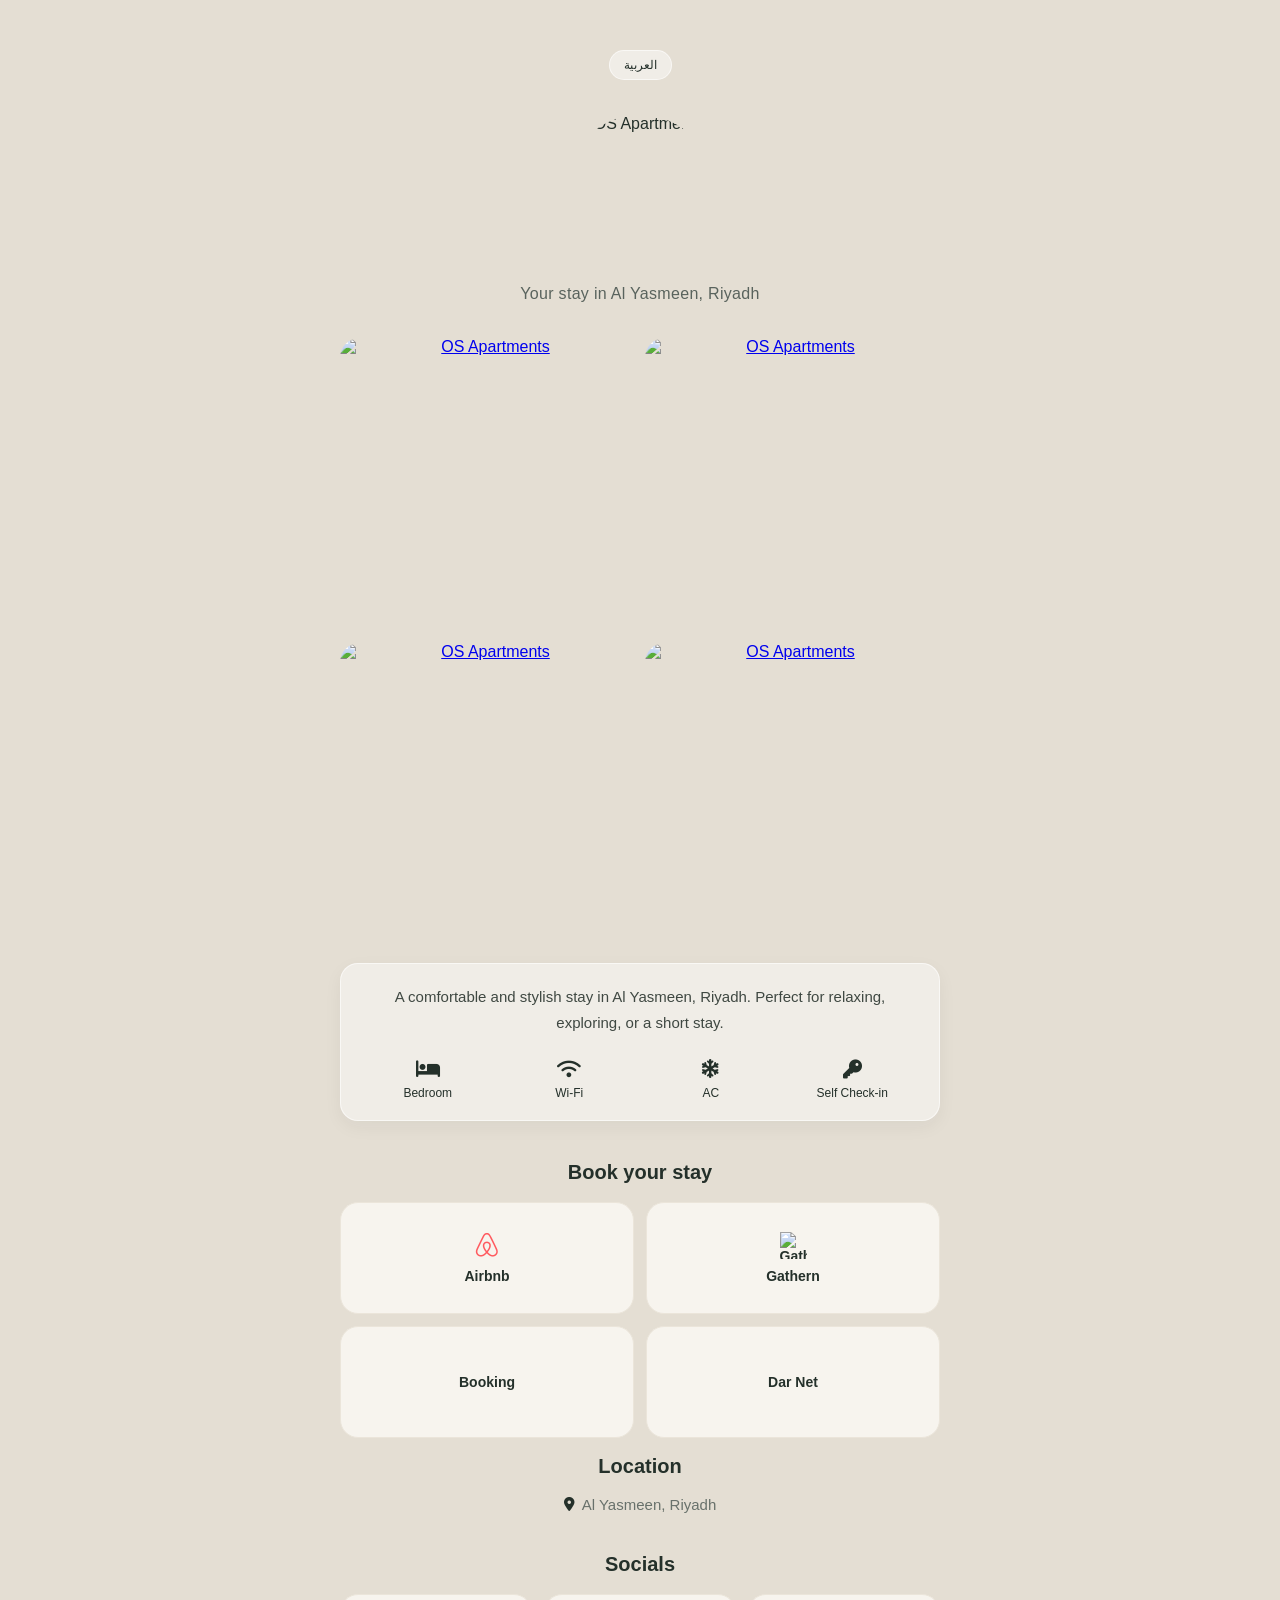
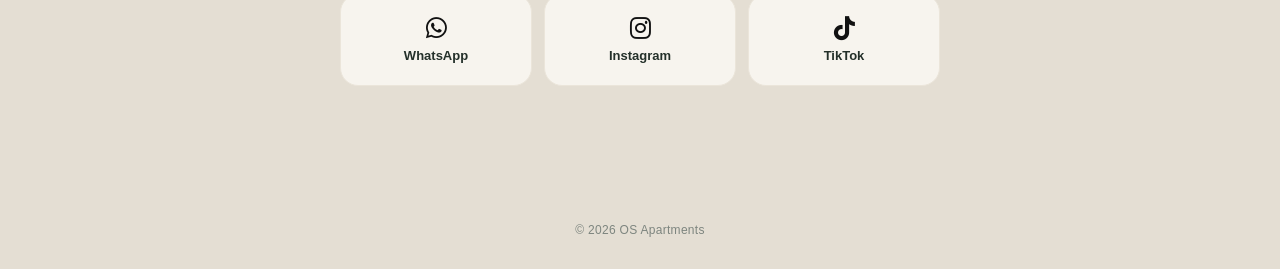
==== index.html @ 15fa14e0 "Add files via upload" ====
<!DOCTYPE html>
<html lang="en">

<head>

    <meta charset="UTF-8">

    <meta name="viewport" content="width=device-width, initial-scale=1.0">

    <title>OS Apartments</title>

    <link rel="stylesheet" href="style.css">

    <link rel="stylesheet"
          href="https://cdnjs.cloudflare.com/ajax/libs/font-awesome/6.7.2/css/all.min.css">

</head>


<body>

    <main>


        <!-- =========================
             LANGUAGE SWITCHER
        ========================== -->

        <div class="language-switcher">

            <button id="language-toggle"
                    type="button"
                    aria-label="Switch to Arabic">

                العربية

            </button>

        </div>



        <!-- =========================
             HERO
        ========================== -->

        <section class="hero">

            <div class="logo">

                <img src="images/OS-Apartments-logo.jpeg"
                     alt="OS Apartments">

            </div>

            <p id="subtitle"
               data-en="Your stay in Al Yasmeen, Riyadh"
               data-ar="إقامتك في حي الياسمين، الرياض">

                Your stay in Al Yasmeen, Riyadh

            </p>

        </section>



        <!-- =========================
             PHOTO GALLERY
        ========================== -->

        <section class="photo-gallery">

            <a href="images/Apartment4.jpeg"
               class="main-photo">

                <img src="images/Apartment4.jpeg"
                     alt="OS Apartments">

            </a>


            <a href="images/Apartment5.jpeg"
               class="small-photo">

                <img src="images/Apartment5.jpeg"
                     alt="OS Apartments">

            </a>


            <a href="images/Apartment6.jpeg"
               class="small-photo">

                <img src="images/Apartment6.jpeg"
                     alt="OS Apartments">

            </a>


            <a href="images/Apartment7.jpeg"
               class="small-photo">

                <img src="images/Apartment7.jpeg"
                     alt="OS Apartments">

            </a>

        </section>



        <!-- =========================
             ABOUT
        ========================== -->

        <section class="about">

            <p id="about-text"
               data-en="A comfortable and stylish stay in Al Yasmeen, Riyadh. Perfect for relaxing, exploring, or a short stay."
               data-ar="إقامة مريحة وأنيقة في حي الياسمين، الرياض. مثالية للاسترخاء، والاستكشاف، أو للإقامات القصيرة.">

                A comfortable and stylish stay in Al Yasmeen, Riyadh.
                Perfect for relaxing, exploring, or a short stay.

            </p>


            <div class="features">

                <div class="feature">

                    <i class="fa-solid fa-bed"></i>

                    <span data-en="Bedroom"
                          data-ar="غرفة نوم">

                        Bedroom

                    </span>

                </div>


                <div class="feature">

                    <i class="fa-solid fa-wifi"></i>

                    <span data-en="Wi-Fi"
                          data-ar="واي فاي">

                        Wi-Fi

                    </span>

                </div>


                <div class="feature">

                    <i class="fa-solid fa-snowflake"></i>

                    <span data-en="AC"
                          data-ar="تكييف">

                        AC

                    </span>

                </div>


                <div class="feature">

                    <i class="fa-solid fa-key"></i>

                    <span data-en="Self Check-in"
                          data-ar="تسجيل دخول ذاتي">

                        Self Check-in

                    </span>

                </div>

            </div>

        </section>



        <!-- =========================
             BOOKING
        ========================== -->

        <section class="booking">

            <h2 id="booking-title"
                data-en="Book your stay"
                data-ar="احجز إقامتك">

                Book your stay

            </h2>


            <div class="booking-grid">


                <!-- Airbnb -->

                <a href="https://www.airbnb.com/rooms/1782602124868257286"
                   class="booking-card"
                   target="_blank"
                   rel="noopener noreferrer">

                    <i class="fa-brands fa-airbnb"></i>

                    <span>Airbnb</span>

                </a>



                <!-- Gathern -->

                <a href="https://gathern.co/link/view?id=277015"
                   class="booking-card"
                   target="_blank"
                   rel="noopener noreferrer">

                    <img src="images/logo-mini.svg"
                         alt="Gathern">

                    <span>Gathern</span>

                </a>



                <!-- Booking -->

                <a href="#"
                   class="booking-card">

                    <span>Booking</span>

                </a>



                <!-- Dar Net -->

                <a href="#"
                   class="booking-card">

                    <span>Dar Net</span>

                </a>


            </div>

        </section>



        <!-- =========================
             LOCATION
        ========================== -->

        <section class="location">

            <h2 id="location-title"
                data-en="Location"
                data-ar="الموقع">

                Location

            </h2>


            <p>

                <i class="fa-solid fa-location-dot"></i>

                <span id="location-text"
                      data-en="Al Yasmeen, Riyadh"
                      data-ar="حي الياسمين، الرياض">

                    Al Yasmeen, Riyadh

                </span>

            </p>

        </section>



        <!-- =========================
             SOCIALS
        ========================== -->

        <section class="socials">

            <h2 id="socials-title"
                data-en="Socials"
                data-ar="تابعنا">

                Socials

            </h2>


            <div class="social-grid">


                <!-- WhatsApp -->

                <a href="https://wa.me/966550657223"
                   class="social-card"
                   target="_blank"
                   rel="noopener noreferrer">

                    <i class="fa-brands fa-whatsapp"></i>

                    <span>WhatsApp</span>

                </a>



                <!-- Instagram -->

                <a href="https://www.instagram.com/os.apartments"
                   class="social-card"
                   target="_blank"
                   rel="noopener noreferrer">

                    <i class="fa-brands fa-instagram"></i>

                    <span>Instagram</span>

                </a>



                <!-- TikTok -->

                <a href="https://www.tiktok.com/@os.apartment"
                   class="social-card"
                   target="_blank"
                   rel="noopener noreferrer">

                    <i class="fa-brands fa-tiktok"></i>

                    <span>TikTok</span>

                </a>


            </div>

        </section>


    </main>



    <!-- =========================
         FOOTER
    ========================== -->

    <footer>

        <p>© 2026 OS Apartments</p>

    </footer>



    <!-- =========================
         LIGHTBOX
    ========================== -->

    <div id="lightbox"
         class="lightbox">


        <span class="close-lightbox">

            &times;

        </span>


        <button class="lightbox-arrow left-arrow">

            ‹

        </button>


        <img id="lightbox-image"
             src=""
             alt="OS Apartments">


        <button class="lightbox-arrow right-arrow">

            ›

        </button>


    </div>



    <!-- =========================
         JAVASCRIPT
    ========================== -->

    <script>


        /* =========================
           LANGUAGE SWITCHER
        ========================== */

        const languageToggle =
            document.getElementById("language-toggle");


        let isArabic = false;


        function setLanguage(arabic) {

            isArabic = arabic;


            document.documentElement.lang =
                arabic ? "ar" : "en";


            document.documentElement.dir =
                arabic ? "rtl" : "ltr";


            document
                .querySelectorAll("[data-en][data-ar]")
                .forEach(function(element) {

                    element.textContent =
                        arabic
                            ? element.dataset.ar
                            : element.dataset.en;

                });


            languageToggle.textContent =
                arabic ? "EN" : "العربية";


            languageToggle.setAttribute(
                "aria-label",
                arabic
                    ? "Switch to English"
                    : "التبديل إلى الإنجليزية"
            );

        }


        languageToggle.addEventListener(
            "click",
            function() {

                setLanguage(!isArabic);

            }
        );



        /* =========================
           GALLERY LIGHTBOX
        ========================== */

        const galleryImages =
            document.querySelectorAll(".main-photo, .small-photo");


        const lightbox =
            document.getElementById("lightbox");


        const lightboxImage =
            document.getElementById("lightbox-image");


        const closeLightbox =
            document.querySelector(".close-lightbox");


        const leftArrow =
            document.querySelector(".left-arrow");


        const rightArrow =
            document.querySelector(".right-arrow");


        let currentImage = 0;


        let touchStartX = 0;


        let touchEndX = 0;



        function showImage(index) {

            currentImage = index;

            lightboxImage.src =
                galleryImages[currentImage].href;

        }



        galleryImages.forEach(function(image, index) {

            image.addEventListener(
                "click",
                function(event) {

                    event.preventDefault();

                    lightbox.style.display = "flex";

                    showImage(index);

                }
            );

        });



        closeLightbox.addEventListener(
            "click",
            function() {

                lightbox.style.display = "none";

            }
        );



        leftArrow.addEventListener(
            "click",
            function(event) {

                event.stopPropagation();

                currentImage--;


                if (currentImage < 0) {

                    currentImage =
                        galleryImages.length - 1;

                }


                showImage(currentImage);

            }
        );



        rightArrow.addEventListener(
            "click",
            function(event) {

                event.stopPropagation();

                currentImage++;


                if (
                    currentImage >=
                    galleryImages.length
                ) {

                    currentImage = 0;

                }


                showImage(currentImage);

            }
        );



        lightbox.addEventListener(
            "click",
            function(event) {

                if (event.target === lightbox) {

                    lightbox.style.display = "none";

                }

            }
        );



        document.addEventListener(
            "keydown",
            function(event) {


                if (event.key === "Escape") {

                    lightbox.style.display = "none";

                }


                if (event.key === "ArrowLeft") {

                    leftArrow.click();

                }


                if (event.key === "ArrowRight") {

                    rightArrow.click();

                }

            }
        );



        lightbox.addEventListener(
            "touchstart",
            function(event) {

                touchStartX =
                    event.changedTouches[0].screenX;

            }
        );



        lightbox.addEventListener(
            "touchend",
            function(event) {

                touchEndX =
                    event.changedTouches[0].screenX;


                const swipeDistance =
                    touchEndX - touchStartX;


                if (swipeDistance > 50) {

                    leftArrow.click();

                }


                if (swipeDistance < -50) {

                    rightArrow.click();

                }

            }
        );


    </script>


</body>

</html>
---- style.css ----
/* =========================
   GENERAL
========================= */

body {
    margin: 0;
    font-family: Arial, Tahoma, sans-serif;
    background-color: #e4ded3;
    color: #24302a;
}

main {
    max-width: 600px;
    margin: 0 auto;
    padding: 50px 20px;
    text-align: center;
}


/* =========================
   LANGUAGE SWITCHER
========================= */

.language-switcher {
    display: flex;
    justify-content: center;
    margin-bottom: 15px;
}

.language-switcher button {
    background-color: rgba(255, 255, 255, 0.45);

    border: 1px solid rgba(255, 255, 255, 0.6);

    color: #24302a;

    border-radius: 999px;

    padding: 7px 14px;

    font-size: 12px;

    font-family: inherit;

    cursor: pointer;

    transition: transform 0.2s ease, box-shadow 0.2s ease;
}

.language-switcher button:hover {
    transform: translateY(-1px);

    box-shadow: 0 5px 12px rgba(36, 48, 42, 0.08);
}


/* =========================
   HERO
========================= */

.hero {
    padding-top: 20px;
}

.logo {
    width: 150px;
    height: 150px;
    margin: 0 auto 20px;
    overflow: hidden;
    border-radius: 50%;
}

.logo img {
    width: 100%;
    height: 100%;
    object-fit: contain;
    display: block;
}

.hero p {
    margin: 0;

    color: #59635d;
    font-size: 16px;
    letter-spacing: 0.3px;
}


/* =========================
   PHOTO GALLERY
========================= */

.photo-gallery {
    margin-top: 35px;

    display: grid;
    grid-template-columns: 1fr 1fr;
    gap: 10px;
}

.main-photo,
.small-photo {
    aspect-ratio: 1 / 1;

    border-radius: 20px;
    overflow: hidden;
    display: block;

    cursor: pointer;

    transition: transform 0.25s ease;
}

.main-photo img,
.small-photo img {
    width: 100%;
    height: 100%;

    object-fit: cover;
    object-position: center;

    display: block;
}

.main-photo:hover,
.small-photo:hover {
    transform: scale(1.02);
}


/* =========================
   ABOUT + FEATURES
========================= */

.about {
    margin-top: 25px;
    padding: 20px;

    background-color: rgba(255, 255, 255, 0.45);
    border: 1px solid rgba(255, 255, 255, 0.6);
    border-radius: 18px;

    box-shadow: 0 6px 18px rgba(36, 48, 42, 0.05);
}

.about p {
    margin: 0;

    color: #3f4842;
    font-size: 15px;
    line-height: 1.7;
}

.features {
    margin-top: 25px;

    display: grid;
    grid-template-columns: repeat(4, 1fr);
    gap: 8px;
}

.feature {
    display: flex;
    flex-direction: column;
    align-items: center;
    gap: 7px;

    color: #24302a;

    font-size: 12px;
}

.feature i {
    font-size: 19px;
}


/* =========================
   BOOKING
========================= */

.booking {
    margin-top: 40px;
}

.booking h2,
.location h2,
.socials h2 {
    font-size: 20px;
    margin-bottom: 18px;
}

.booking-grid {
    display: grid;
    grid-template-columns: 1fr 1fr;
    gap: 12px;
}

.booking-card {
    height: 110px;

    background-color: #f7f4ee;

    border: 1px solid #ebe5da;
    border-radius: 18px;

    display: flex;
    flex-direction: column;
    align-items: center;
    justify-content: center;

    text-decoration: none;
    color: #24302a;

    font-size: 14px;
    font-weight: 600;

    transition: transform 0.25s ease, box-shadow 0.25s ease;
}

.booking-card:hover {
    transform: translateY(-2px);
    box-shadow: 0 8px 20px rgba(36, 48, 42, 0.08);
}

.booking-card i {
    font-size: 27px;
    margin-bottom: 9px;
}


/* AIRBNB */

.booking-card .fa-airbnb {
    color: #FF5A5F;
}


/* PLATFORM LOGOS */

.booking-card img {
    width: 27px;
    height: 27px;

    object-fit: contain;

    margin-bottom: 9px;
}


/* =========================
   LOCATION
========================= */

.location p {
    color: #68716b;
    font-size: 15px;
    margin-top: 0;

    display: flex;
    justify-content: center;
    align-items: center;
    gap: 7px;
}

.location p i {
    color: #24302a;
    font-size: 14px;
}


/* =========================
   SOCIALS
========================= */

.socials {
    margin-top: 40px;
}

.socials h2 {
    font-size: 20px;
    margin-bottom: 18px;
}

.social-grid {
    display: grid;
    grid-template-columns: repeat(3, 1fr);
    gap: 12px;
}

.social-card {
    height: 90px;

    background-color: #f7f4ee;

    border: 1px solid #ebe5da;
    border-radius: 18px;

    display: flex;
    flex-direction: column;
    align-items: center;
    justify-content: center;

    text-decoration: none;
    color: #24302a;

    font-size: 13px;
    font-weight: 600;

    transition: transform 0.25s ease, box-shadow 0.25s ease;
}

.social-card:hover {
    transform: translateY(-2px);
    box-shadow: 0 8px 20px rgba(36, 48, 42, 0.08);
}

.social-card i {
    font-size: 24px;
    margin-bottom: 8px;
}


/* SOCIAL BRAND COLORS */

.social-card .fa-whatsapp {
    color: #111111;
}

.social-card .fa-instagram {
    color: #111111;
}

.social-card .fa-tiktok {
    color: #111111;
}


/* =========================
   LIGHTBOX
========================= */

.lightbox {
    display: none;

    position: fixed;
    inset: 0;

    background: rgba(0, 0, 0, 0.85);

    align-items: center;
    justify-content: center;

    padding: 20px;
    box-sizing: border-box;

    z-index: 1000;
}

.lightbox img {
    max-width: 95%;
    max-height: 90vh;

    object-fit: contain;

    border-radius: 16px;
}

.close-lightbox {
    position: absolute;

    top: 20px;
    right: 25px;

    color: white;

    font-size: 36px;
    line-height: 1;

    cursor: pointer;
}


/* =========================
   LIGHTBOX ARROWS
========================= */

.lightbox-arrow {
    position: absolute;

    top: 50%;
    transform: translateY(-50%);

    background: rgba(255, 255, 255, 0.15);
    color: white;

    border: none;
    border-radius: 50%;

    width: 45px;
    height: 45px;

    font-size: 32px;
    line-height: 1;

    cursor: pointer;

    display: flex;
    align-items: center;
    justify-content: center;

    transition: 0.2s ease;
}

.lightbox-arrow:hover {
    background: rgba(255, 255, 255, 0.3);
}

.left-arrow {
    left: 20px;
}

.right-arrow {
    right: 20px;
}


/* =========================
   FOOTER
========================= */

footer {
    margin-top: 55px;
    padding: 20px 0;

    text-align: center;

    color: #7d857f;
    font-size: 12px;
    letter-spacing: 0.3px;
}


/* =========================
   ARABIC / RTL
========================= */

html[dir="rtl"] body {
    font-family: Arial, Tahoma, sans-serif;
}

html[dir="rtl"] .about p {
    line-height: 1.9;
}

html[dir="rtl"] .location p {
    direction: rtl;
}


/* =========================
   MOBILE
========================= */

@media (max-width: 500px) {

    main {
        padding: 40px 16px;
    }

    .logo {
        width: 150px;
        height: 150px;
    }

    .photo-gallery {
        grid-template-columns: 1fr 1fr;
        grid-template-rows: 120px 120px;
    }

    .booking-card {
        height: 105px;
    }

    .social-card {
        height: 85px;
    }

    .features {
        grid-template-columns: repeat(4, 1fr);
    }

}
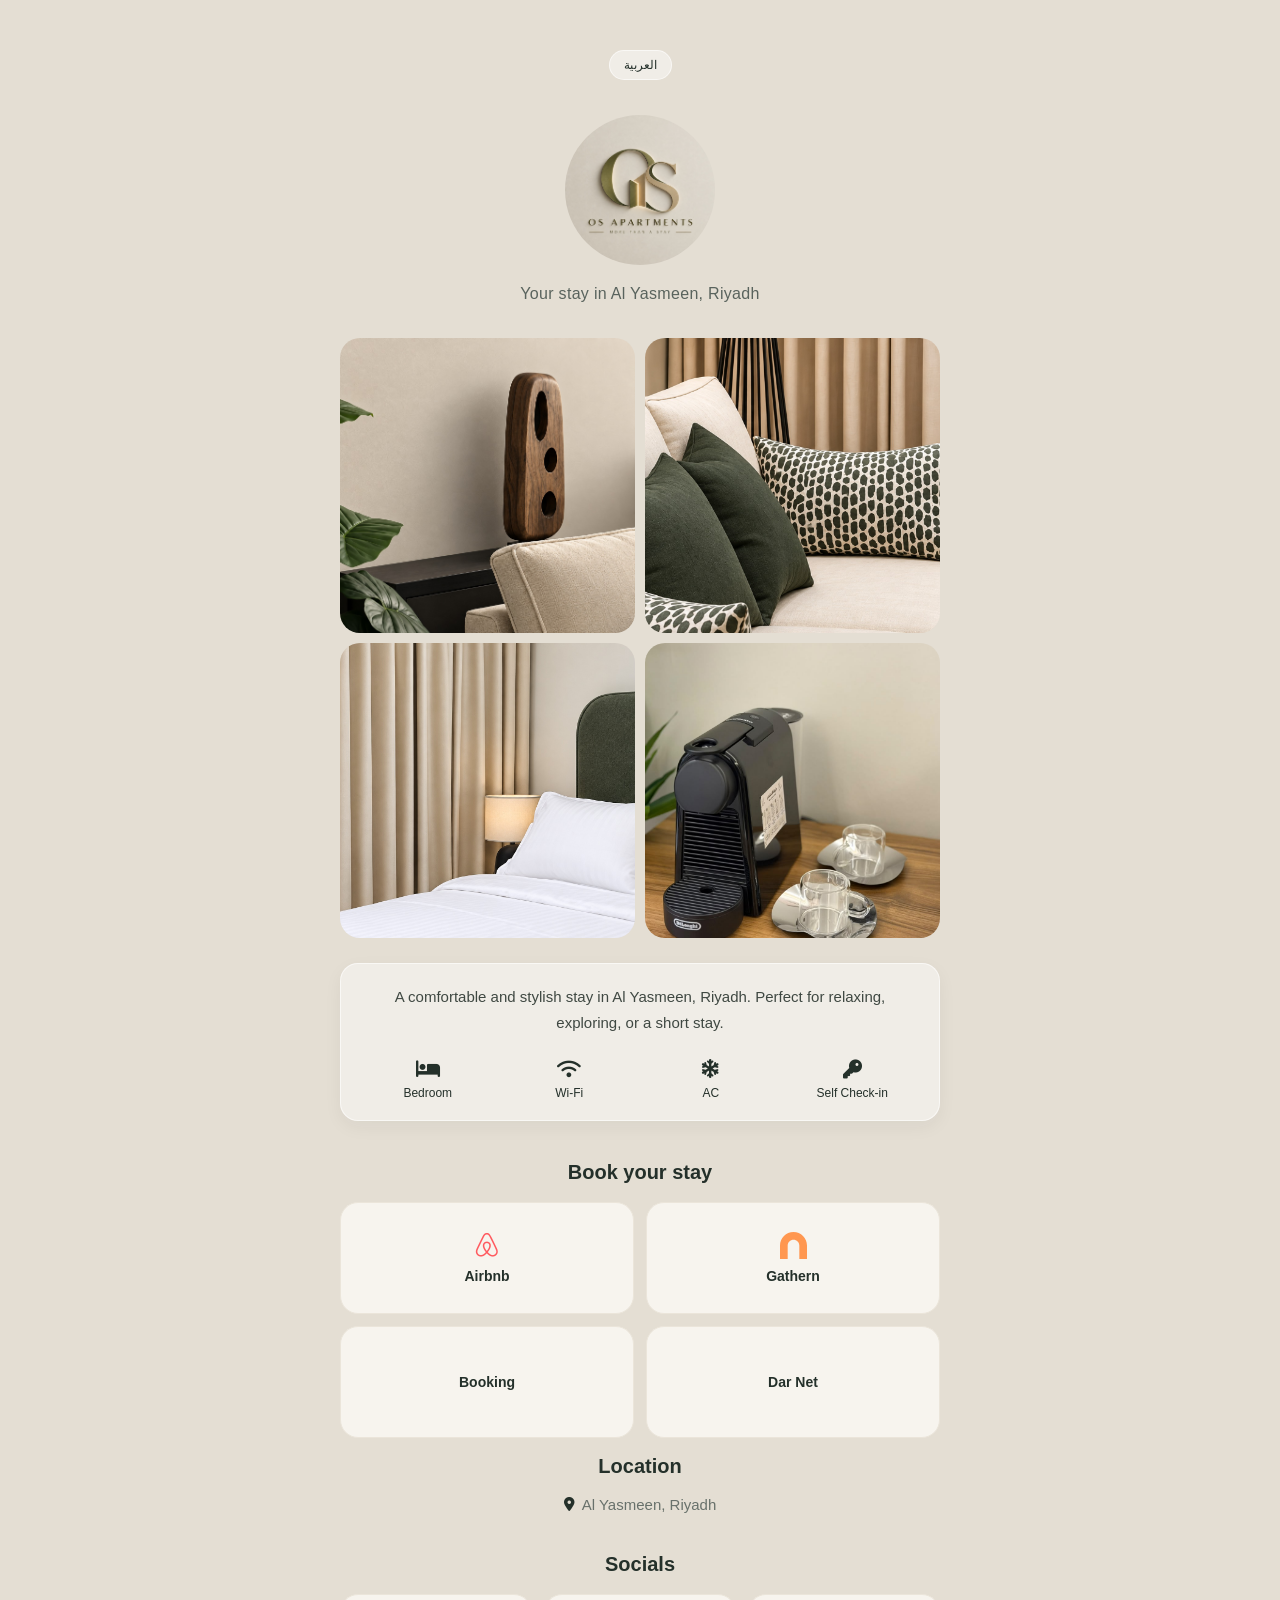
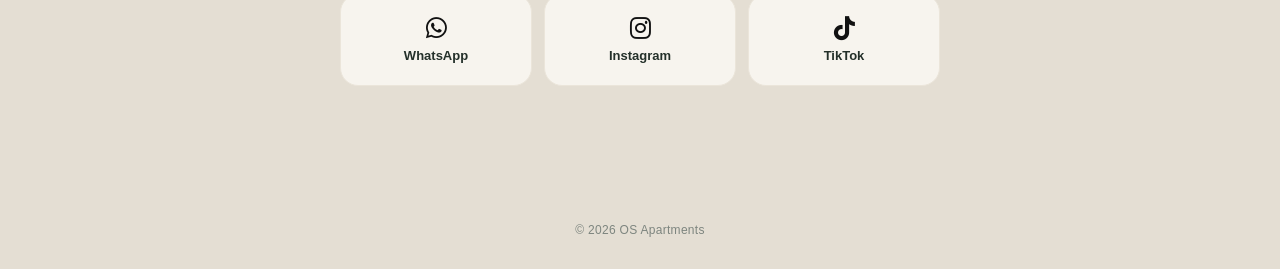
==== commit 7f09bdc4: "Add files via upload" ====
--- a/index.html
+++ b/index.html
@@ -48,7 +48,7 @@
 
             <div class="logo">
 
-                <img src="images/OS-Apartments-logo.jpeg"
+                <img src="Images/OS-Apartments-logo.jpeg"
                      alt="OS Apartments">
 
             </div>
@@ -71,37 +71,37 @@
 
         <section class="photo-gallery">
 
-            <a href="images/Apartment4.jpeg"
+            <a href="Images/Apartment4.jpeg"
                class="main-photo">
 
-                <img src="images/Apartment4.jpeg"
+                <img src="Images/Apartment4.jpeg"
                      alt="OS Apartments">
 
             </a>
 
 
-            <a href="images/Apartment5.jpeg"
+            <a href="Images/Apartment5.jpeg"
                class="small-photo">
 
-                <img src="images/Apartment5.jpeg"
+                <img src="Images/Apartment5.jpeg"
                      alt="OS Apartments">
 
             </a>
 
 
-            <a href="images/Apartment6.jpeg"
+            <a href="Images/Apartment6.jpeg"
                class="small-photo">
 
-                <img src="images/Apartment6.jpeg"
+                <img src="Images/Apartment6.jpeg"
                      alt="OS Apartments">
 
             </a>
 
 
-            <a href="images/Apartment7.jpeg"
+            <a href="Images/Apartment7.jpeg"
                class="small-photo">
 
-                <img src="images/Apartment7.jpeg"
+                <img src="Images/Apartment7.jpeg"
                      alt="OS Apartments">
 
             </a>
@@ -229,7 +229,7 @@
                    target="_blank"
                    rel="noopener noreferrer">
 
-                    <img src="images/logo-mini.svg"
+                    <img src="Images/logo-mini.svg"
                          alt="Gathern">
 
                     <span>Gathern</span>
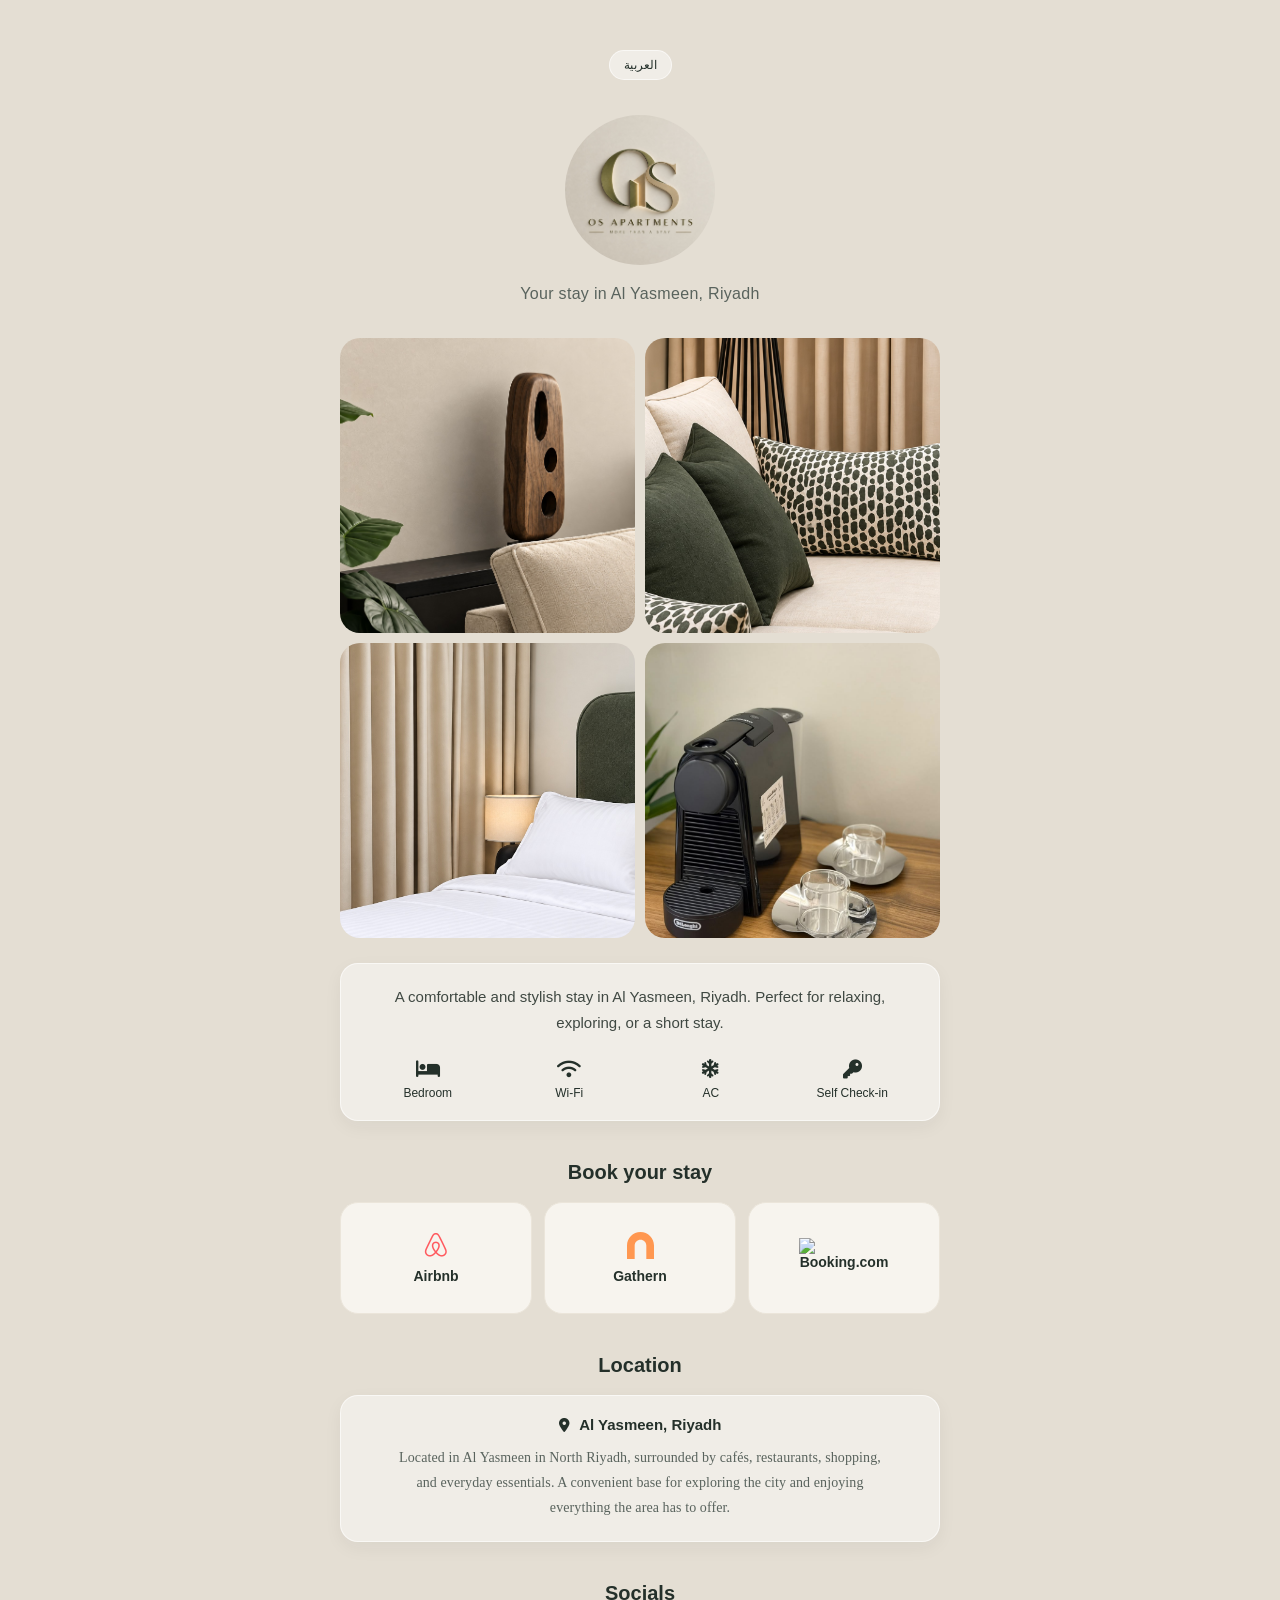
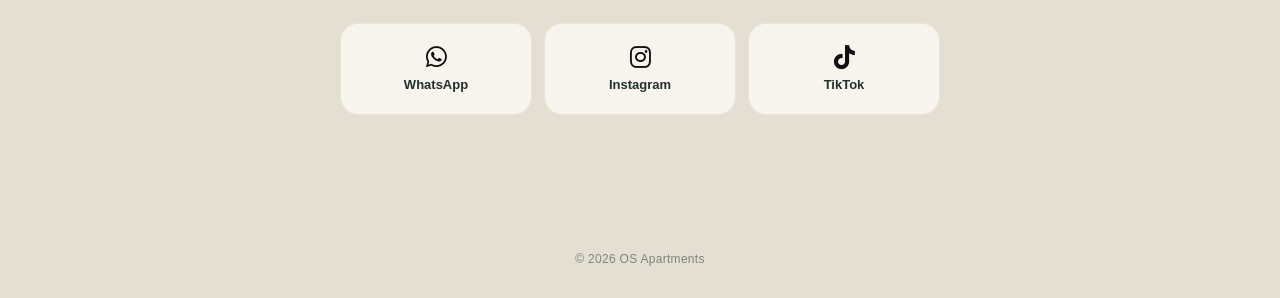
==== commit 42971fbc: "Add files via upload" ====
--- a/index.html
+++ b/index.html
@@ -220,8 +220,6 @@
 
                 </a>
 
-
-
                 <!-- Gathern -->
 
                 <a href="https://gathern.co/link/view?id=277015"
@@ -236,28 +234,14 @@
 
                 </a>
 
-
-
                 <!-- Booking -->
 
-                <a href="#"
-                   class="booking-card">
-
-                    <span>Booking</span>
-
-                </a>
-
-
-
-                <!-- Dar Net -->
-
-                <a href="#"
-                   class="booking-card">
-
-                    <span>Dar Net</span>
-
-                </a>
-
+                <a href="YOUR-BOOKING-LINK" class="booking-card" target="_blank">
+    <img src="Images/booking_logo--blue.svg"
+         alt="Booking.com"
+         class="booking-logo">
+</a>
+</a>
 
             </div>
 
@@ -269,32 +253,24 @@
              LOCATION
         ========================== -->
 
-        <section class="location">
-
-            <h2 id="location-title"
-                data-en="Location"
-                data-ar="الموقع">
-
-                Location
-
-            </h2>
-
-
-            <p>
-
-                <i class="fa-solid fa-location-dot"></i>
-
-                <span id="location-text"
-                      data-en="Al Yasmeen, Riyadh"
-                      data-ar="حي الياسمين، الرياض">
-
-                    Al Yasmeen, Riyadh
-
-                </span>
-
-            </p>
-
-        </section>
+      <section class="location">
+    <h2 data-en="Location" data-ar="الموقع">Location</h2>
+
+    <div class="location-card">
+        <p class="location-name">
+            <i class="fa-solid fa-location-dot"></i>
+            <span data-en="Al Yasmeen, Riyadh" data-ar="حي الياسمين، الرياض">
+                Al Yasmeen, Riyadh
+            </span>
+        </p>
+
+        <p class="location-description"
+           data-en="Located in Al Yasmeen in North Riyadh, surrounded by cafés, restaurants, shopping, and everyday essentials. A convenient base for exploring the city and enjoying everything the area has to offer."
+           data-ar="يقع في حي الياسمين شمال الرياض، وتحيط به المقاهي والمطاعم وأماكن التسوق وجميع الاحتياجات اليومية. موقع مناسب لاستكشاف المدينة والاستمتاع بكل ما تقدمه المنطقة.">
+            Located in Al Yasmeen in North Riyadh, surrounded by cafés, restaurants, shopping, and everyday essentials. A convenient base for exploring the city and enjoying everything the area has to offer.
+        </p>
+    </div>
+</section>
 
 
 
--- a/style.css
+++ b/style.css
@@ -65,15 +65,20 @@
 .logo {
     width: 150px;
     height: 150px;
+
     margin: 0 auto 20px;
+
     overflow: hidden;
+
     border-radius: 50%;
 }
 
 .logo img {
     width: 100%;
     height: 100%;
+
     object-fit: contain;
+
     display: block;
 }
 
@@ -81,7 +86,9 @@
     margin: 0;
 
     color: #59635d;
+
     font-size: 16px;
+
     letter-spacing: 0.3px;
 }
 
@@ -94,7 +101,9 @@
     margin-top: 35px;
 
     display: grid;
+
     grid-template-columns: 1fr 1fr;
+
     gap: 10px;
 }
 
@@ -103,7 +112,9 @@
     aspect-ratio: 1 / 1;
 
     border-radius: 20px;
+
     overflow: hidden;
+
     display: block;
 
     cursor: pointer;
@@ -117,6 +128,7 @@
     height: 100%;
 
     object-fit: cover;
+
     object-position: center;
 
     display: block;
@@ -134,10 +146,13 @@
 
 .about {
     margin-top: 25px;
+
     padding: 20px;
 
     background-color: rgba(255, 255, 255, 0.45);
+
     border: 1px solid rgba(255, 255, 255, 0.6);
+
     border-radius: 18px;
 
     box-shadow: 0 6px 18px rgba(36, 48, 42, 0.05);
@@ -147,7 +162,9 @@
     margin: 0;
 
     color: #3f4842;
+
     font-size: 15px;
+
     line-height: 1.7;
 }
 
@@ -155,14 +172,19 @@
     margin-top: 25px;
 
     display: grid;
+
     grid-template-columns: repeat(4, 1fr);
+
     gap: 8px;
 }
 
 .feature {
     display: flex;
+
     flex-direction: column;
+
     align-items: center;
+
     gap: 7px;
 
     color: #24302a;
@@ -187,12 +209,15 @@
 .location h2,
 .socials h2 {
     font-size: 20px;
+
     margin-bottom: 18px;
 }
 
 .booking-grid {
     display: grid;
-    grid-template-columns: 1fr 1fr;
+
+    grid-template-columns: repeat(3, 1fr);
+
     gap: 12px;
 }
 
@@ -202,29 +227,39 @@
     background-color: #f7f4ee;
 
     border: 1px solid #ebe5da;
+
     border-radius: 18px;
 
     display: flex;
+
     flex-direction: column;
+
     align-items: center;
+
     justify-content: center;
 
     text-decoration: none;
+
     color: #24302a;
 
     font-size: 14px;
+
     font-weight: 600;
 
-    transition: transform 0.25s ease, box-shadow 0.25s ease;
+    transition:
+        transform 0.25s ease,
+        box-shadow 0.25s ease;
 }
 
 .booking-card:hover {
     transform: translateY(-2px);
+
     box-shadow: 0 8px 20px rgba(36, 48, 42, 0.08);
 }
 
 .booking-card i {
     font-size: 27px;
+
     margin-bottom: 9px;
 }
 
@@ -241,31 +276,79 @@
 .booking-card img {
     width: 27px;
     height: 27px;
-
     object-fit: contain;
-
     margin-bottom: 9px;
 }
 
+/* BOOKING.COM LOGO */
+
+.booking-card .booking-logo {
+    width: 90px;
+    height: 40px;
+    object-fit: contain;
+    margin-bottom: 0;
+}
 
 /* =========================
    LOCATION
 ========================= */
 
-.location p {
-    color: #68716b;
+.location {
+    margin-top: 40px;
+}
+
+.location h2 {
+    font-size: 20px;
+
+    margin-bottom: 18px;
+}
+
+.location-card {
+    padding: 20px;
+
+    background-color: rgba(255, 255, 255, 0.45);
+
+    border: 1px solid rgba(255, 255, 255, 0.6);
+
+    border-radius: 18px;
+
+    box-shadow: 0 6px 18px rgba(36, 48, 42, 0.05);
+}
+
+.location-name {
+    margin: 0 0 12px !important;
+
+    color: #24302a;
+
     font-size: 15px;
-    margin-top: 0;
-
-    display: flex;
-    justify-content: center;
-    align-items: center;
-    gap: 7px;
-}
-
-.location p i {
+
+    font-weight: 600;
+}
+
+.location-name i {
+    margin-right: 6px;
+
     color: #24302a;
+
     font-size: 14px;
+}
+
+.location-description {
+    display: block !important;
+
+    max-width: 500px;
+
+    margin: 0 auto !important;
+
+    color: #59635d;
+
+    font-family: Georgia, "Times New Roman", serif;
+
+    font-size: 14px;
+
+    line-height: 1.8;
+
+    letter-spacing: 0.1px;
 }
 
 
@@ -279,12 +362,15 @@
 
 .socials h2 {
     font-size: 20px;
+
     margin-bottom: 18px;
 }
 
 .social-grid {
     display: grid;
+
     grid-template-columns: repeat(3, 1fr);
+
     gap: 12px;
 }
 
@@ -294,29 +380,39 @@
     background-color: #f7f4ee;
 
     border: 1px solid #ebe5da;
+
     border-radius: 18px;
 
     display: flex;
+
     flex-direction: column;
+
     align-items: center;
+
     justify-content: center;
 
     text-decoration: none;
+
     color: #24302a;
 
     font-size: 13px;
+
     font-weight: 600;
 
-    transition: transform 0.25s ease, box-shadow 0.25s ease;
+    transition:
+        transform 0.25s ease,
+        box-shadow 0.25s ease;
 }
 
 .social-card:hover {
     transform: translateY(-2px);
+
     box-shadow: 0 8px 20px rgba(36, 48, 42, 0.08);
 }
 
 .social-card i {
     font-size: 24px;
+
     margin-bottom: 8px;
 }
 
@@ -344,14 +440,17 @@
     display: none;
 
     position: fixed;
+
     inset: 0;
 
     background: rgba(0, 0, 0, 0.85);
 
     align-items: center;
+
     justify-content: center;
 
     padding: 20px;
+
     box-sizing: border-box;
 
     z-index: 1000;
@@ -359,6 +458,7 @@
 
 .lightbox img {
     max-width: 95%;
+
     max-height: 90vh;
 
     object-fit: contain;
@@ -370,11 +470,13 @@
     position: absolute;
 
     top: 20px;
+
     right: 25px;
 
     color: white;
 
     font-size: 36px;
+
     line-height: 1;
 
     cursor: pointer;
@@ -389,24 +491,31 @@
     position: absolute;
 
     top: 50%;
+
     transform: translateY(-50%);
 
     background: rgba(255, 255, 255, 0.15);
+
     color: white;
 
     border: none;
+
     border-radius: 50%;
 
     width: 45px;
+
     height: 45px;
 
     font-size: 32px;
+
     line-height: 1;
 
     cursor: pointer;
 
     display: flex;
+
     align-items: center;
+
     justify-content: center;
 
     transition: 0.2s ease;
@@ -431,12 +540,15 @@
 
 footer {
     margin-top: 55px;
+
     padding: 20px 0;
 
     text-align: center;
 
     color: #7d857f;
+
     font-size: 12px;
+
     letter-spacing: 0.3px;
 }
 
@@ -470,12 +582,27 @@
 
     .logo {
         width: 150px;
+
         height: 150px;
     }
 
     .photo-gallery {
         grid-template-columns: 1fr 1fr;
-        grid-template-rows: 120px 120px;
+
+        grid-template-rows: 160px 160px;
+
+        gap: 10px;
+    }
+
+    .main-photo,
+    .small-photo {
+        width: 100%;
+
+        height: 100%;
+    }
+
+    .booking-grid {
+        grid-template-columns: 1fr 1fr;
     }
 
     .booking-card {
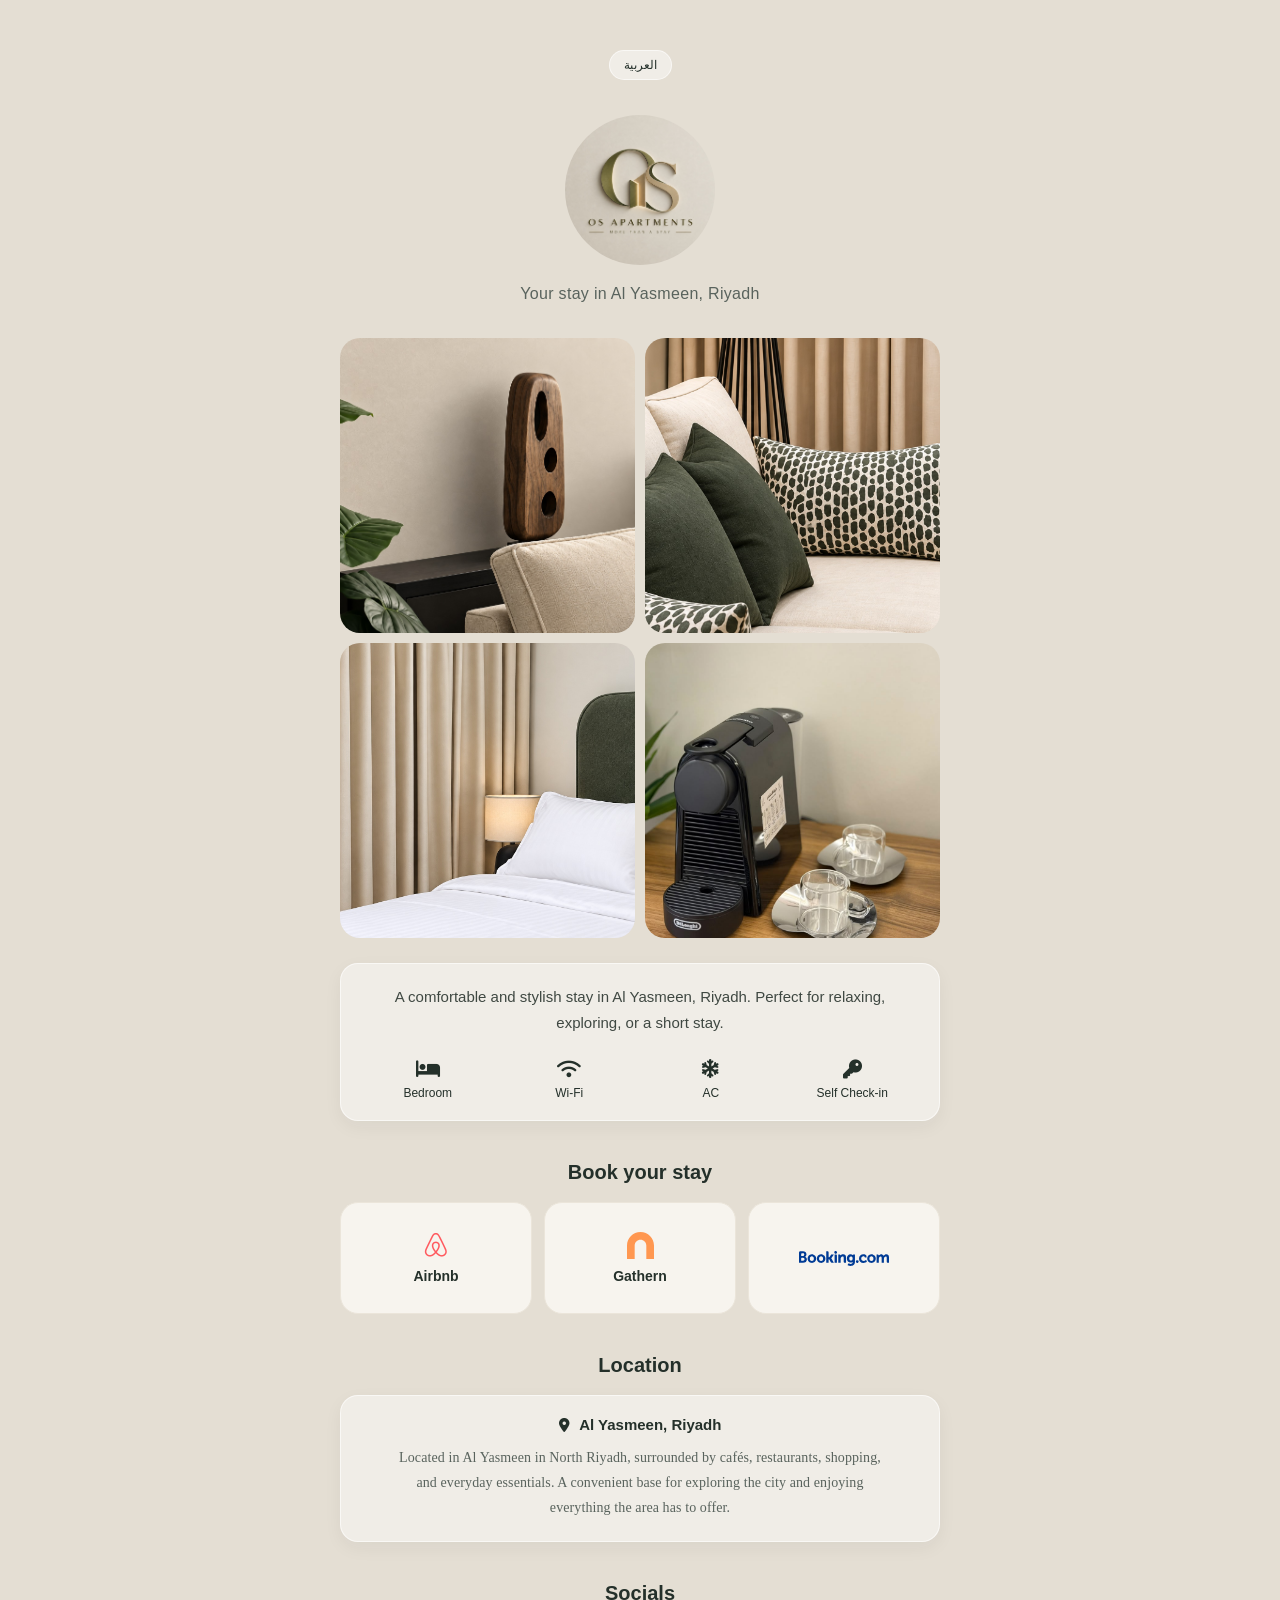
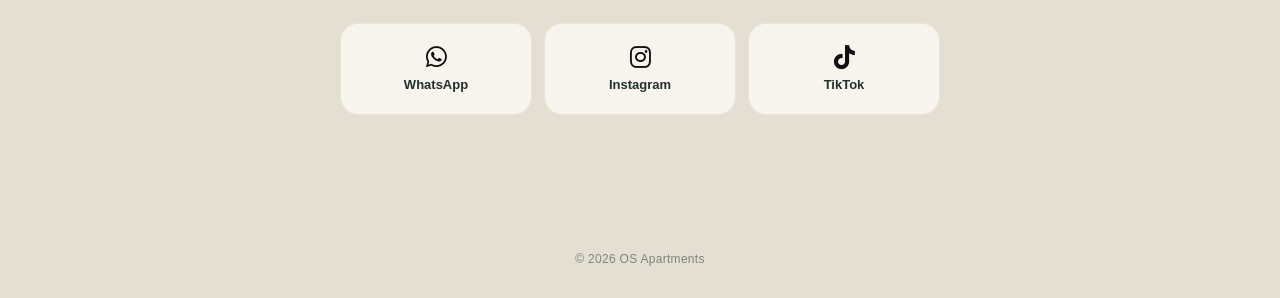
==== commit 6ff86bd4: "Add files via upload" ====
--- a/index.html
+++ b/index.html
@@ -236,7 +236,7 @@
 
                 <!-- Booking -->
 
-                <a href="YOUR-BOOKING-LINK" class="booking-card" target="_blank">
+                <a href="https://www.booking.com/Share-372a32" class="booking-card" target="_blank">
     <img src="Images/booking_logo--blue.svg"
          alt="Booking.com"
          class="booking-logo">
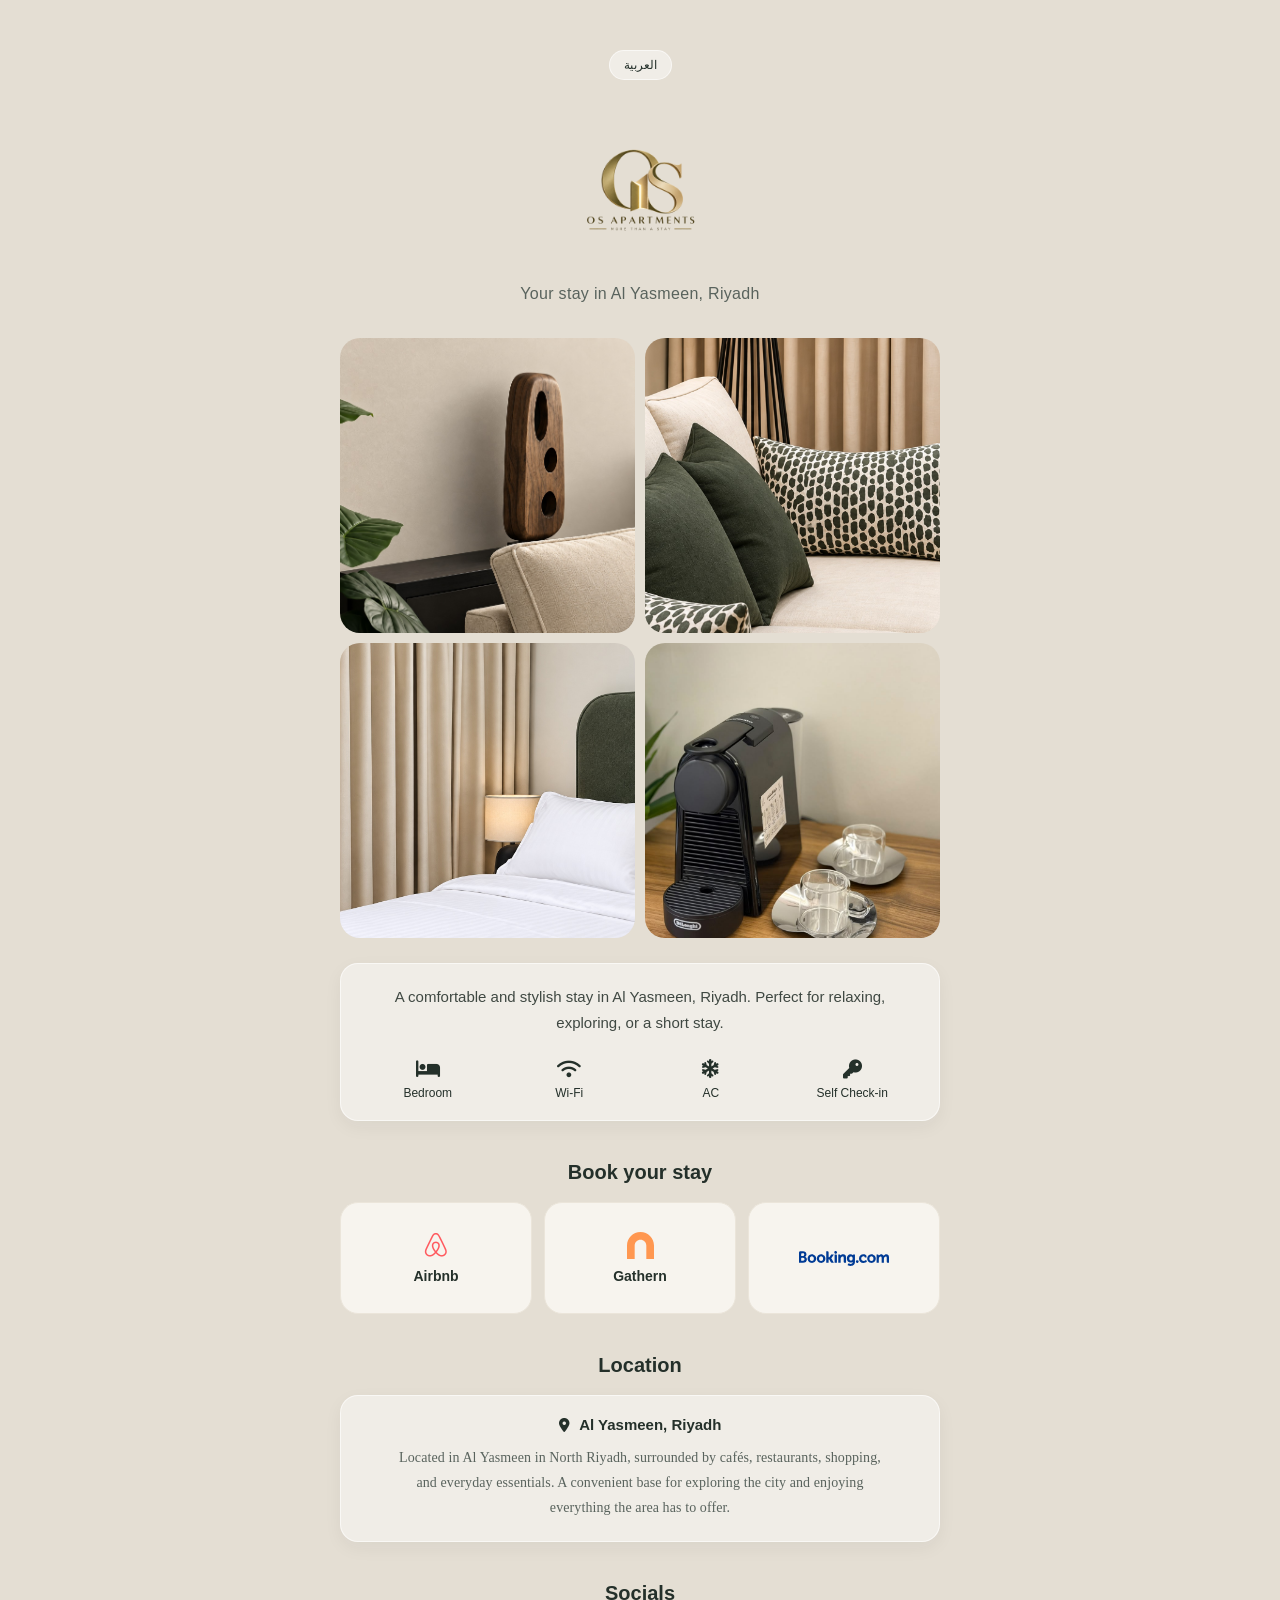
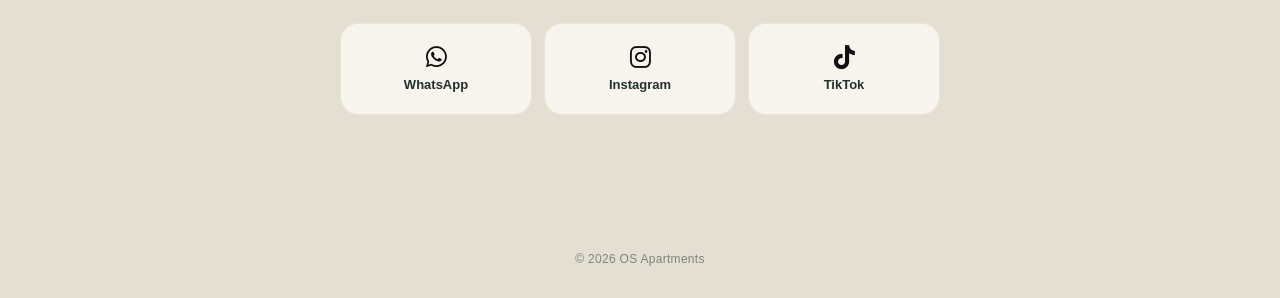
==== commit 4b52e22d: "Add files via upload" ====
--- a/index.html
+++ b/index.html
@@ -48,7 +48,7 @@
 
             <div class="logo">
 
-                <img src="Images/OS-Apartments-logo.jpeg"
+                <img src="Images/logo-os.png"
                      alt="OS Apartments">
 
             </div>
